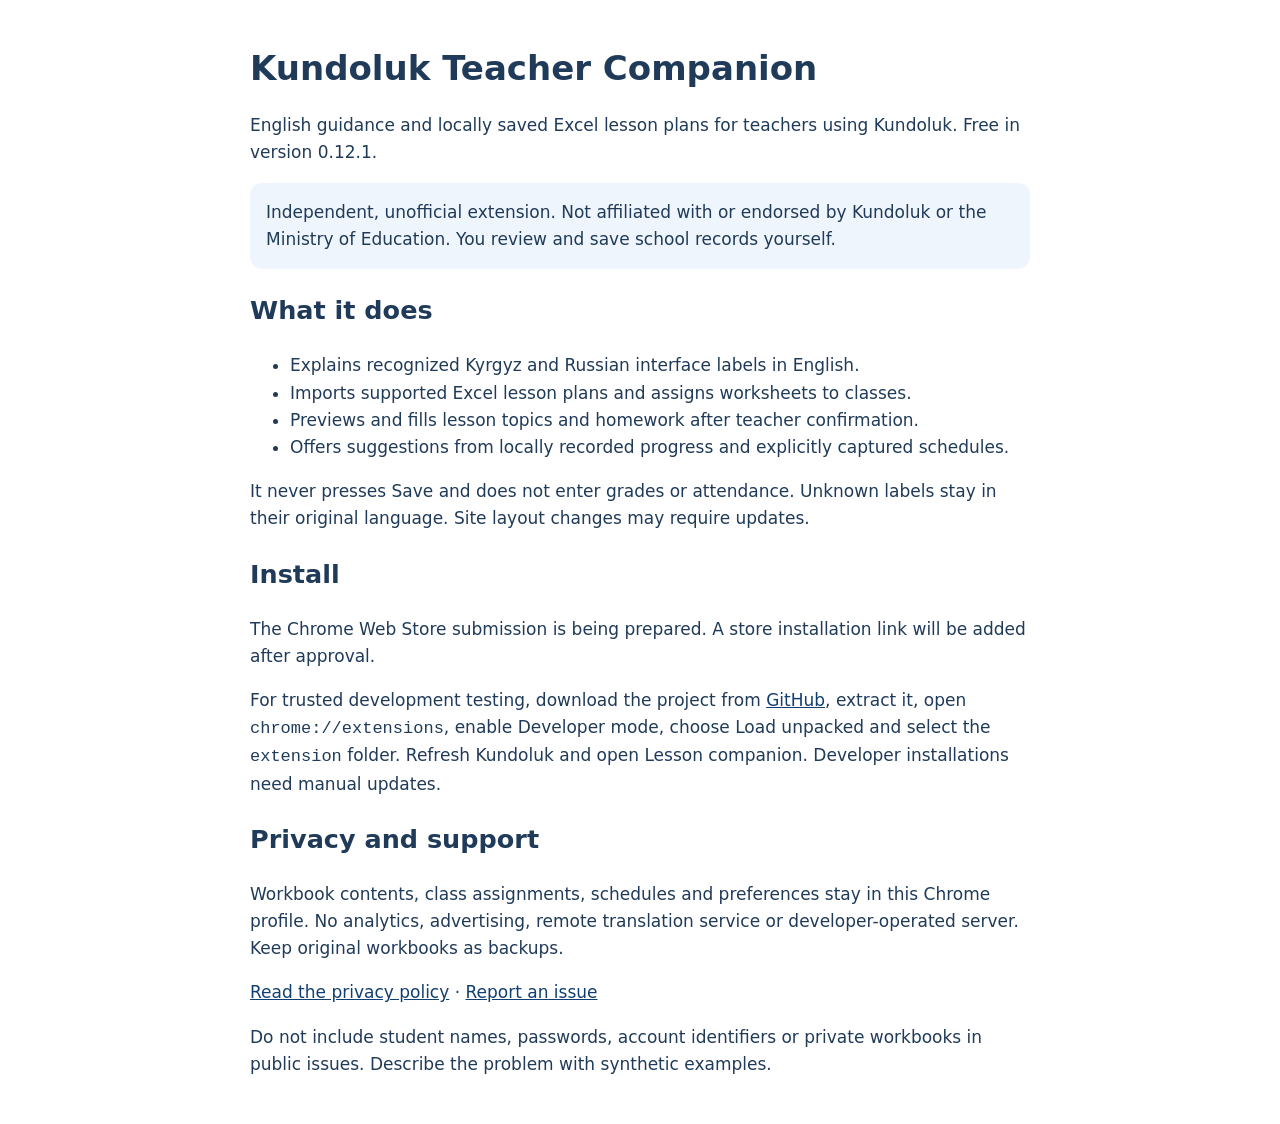
==== docs/index.html @ 4f836958 "Publish free teacher companion source, synthetic checks and privacy documentation" ====
<!doctype html><html lang="en"><meta charset="utf-8"><meta name="viewport" content="width=device-width,initial-scale=1"><title>Kundoluk Teacher Companion</title>
<style>body{font:17px/1.6 system-ui;max-width:780px;margin:48px auto;padding:0 24px;color:#203b59}h1{line-height:1.2}a{color:#123f71}.note{background:#eff5fc;padding:16px;border-radius:12px}</style>
<h1>Kundoluk Teacher Companion</h1><p>English guidance and locally saved Excel lesson plans for teachers using Kundoluk. Free in version 0.12.1.</p>
<p class="note">Independent, unofficial extension. Not affiliated with or endorsed by Kundoluk or the Ministry of Education. You review and save school records yourself.</p>
<h2>What it does</h2><ul><li>Explains recognized Kyrgyz and Russian interface labels in English.</li><li>Imports supported Excel lesson plans and assigns worksheets to classes.</li><li>Previews and fills lesson topics and homework after teacher confirmation.</li><li>Offers suggestions from locally recorded progress and explicitly captured schedules.</li></ul>
<p>It never presses Save and does not enter grades or attendance. Unknown labels stay in their original language. Site layout changes may require updates.</p>
<h2>Install</h2><p>The Chrome Web Store submission is being prepared. A store installation link will be added after approval.</p>
<p>For trusted development testing, download the project from <a href="https://github.com/bryantfriend/kundoluk">GitHub</a>, extract it, open <code>chrome://extensions</code>, enable Developer mode, choose Load unpacked and select the <code>extension</code> folder. Refresh Kundoluk and open Lesson companion. Developer installations need manual updates.</p>
<h2>Privacy and support</h2><p>Workbook contents, class assignments, schedules and preferences stay in this Chrome profile. No analytics, advertising, remote translation service or developer-operated server. Keep original workbooks as backups.</p>
<p><a href="privacy-policy.html">Read the privacy policy</a> · <a href="https://github.com/bryantfriend/kundoluk/issues">Report an issue</a></p>
<p>Do not include student names, passwords, account identifiers or private workbooks in public issues. Describe the problem with synthetic examples.</p></html>
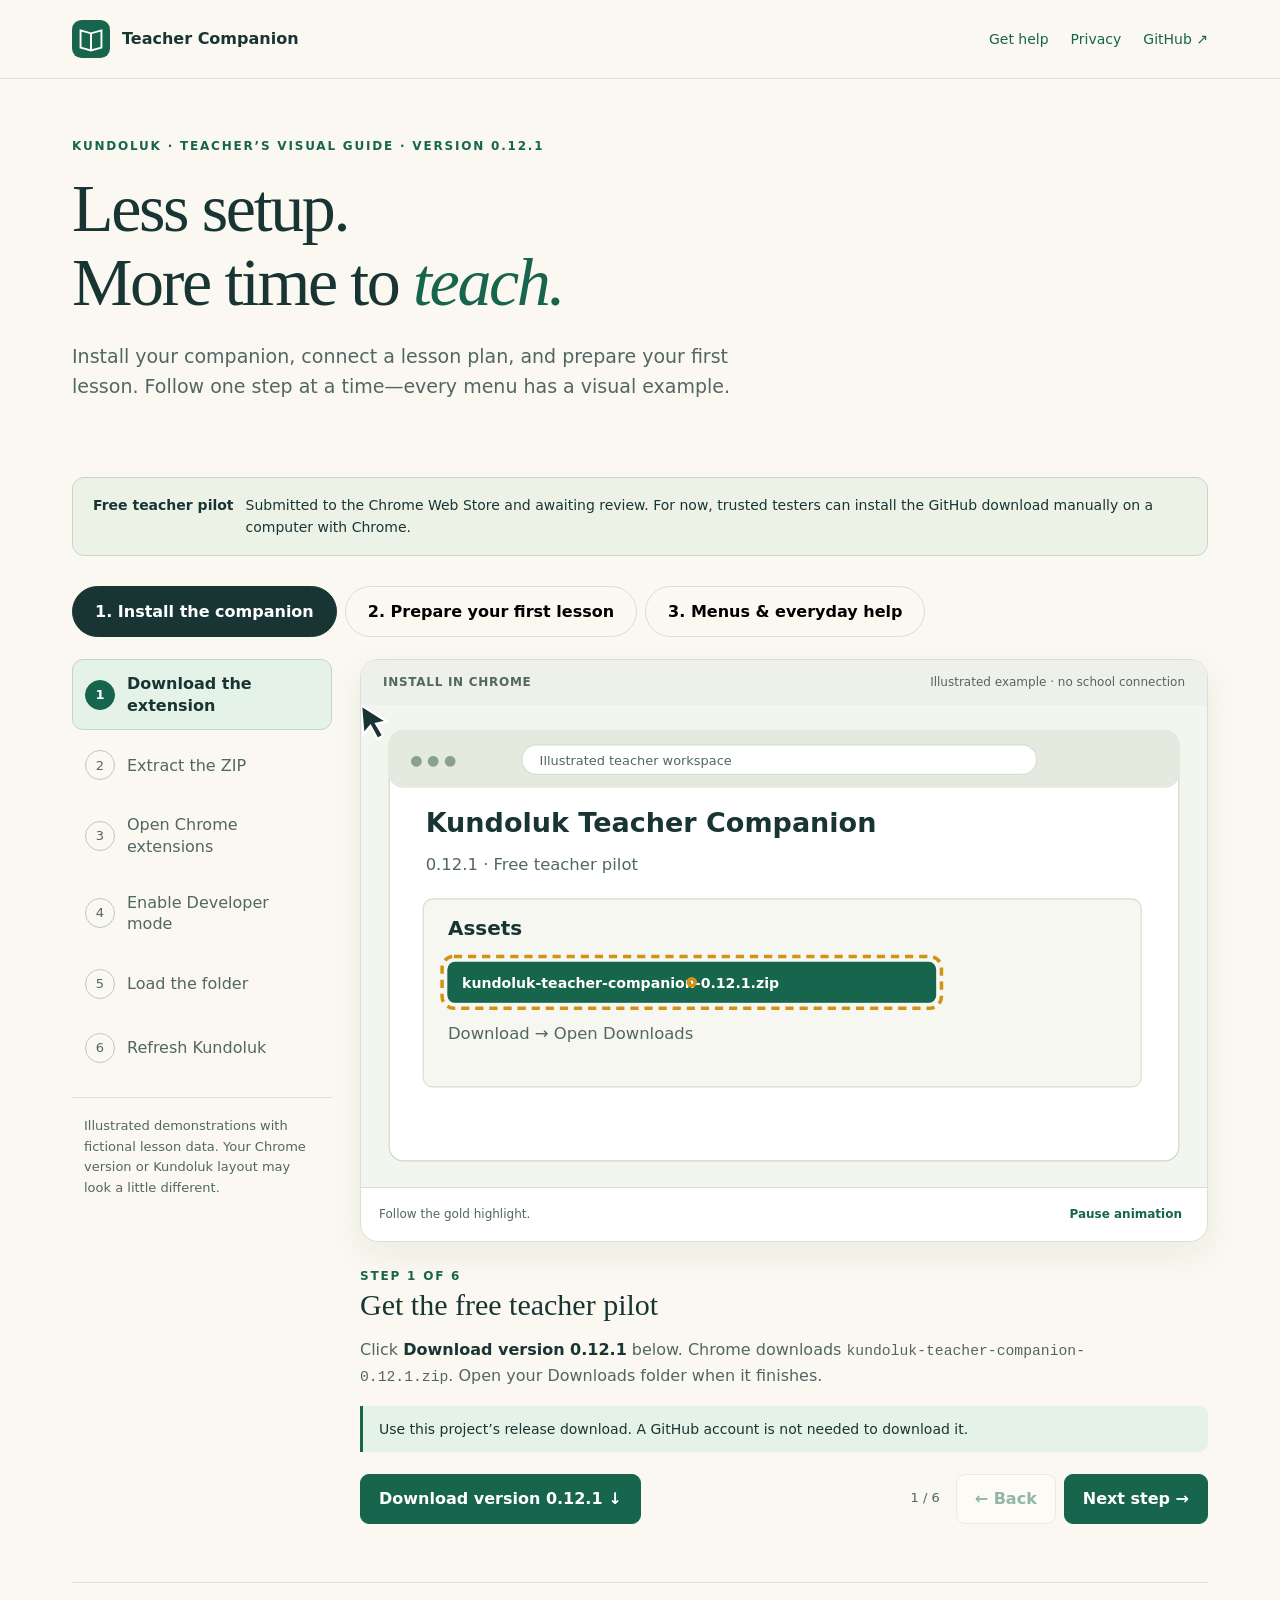
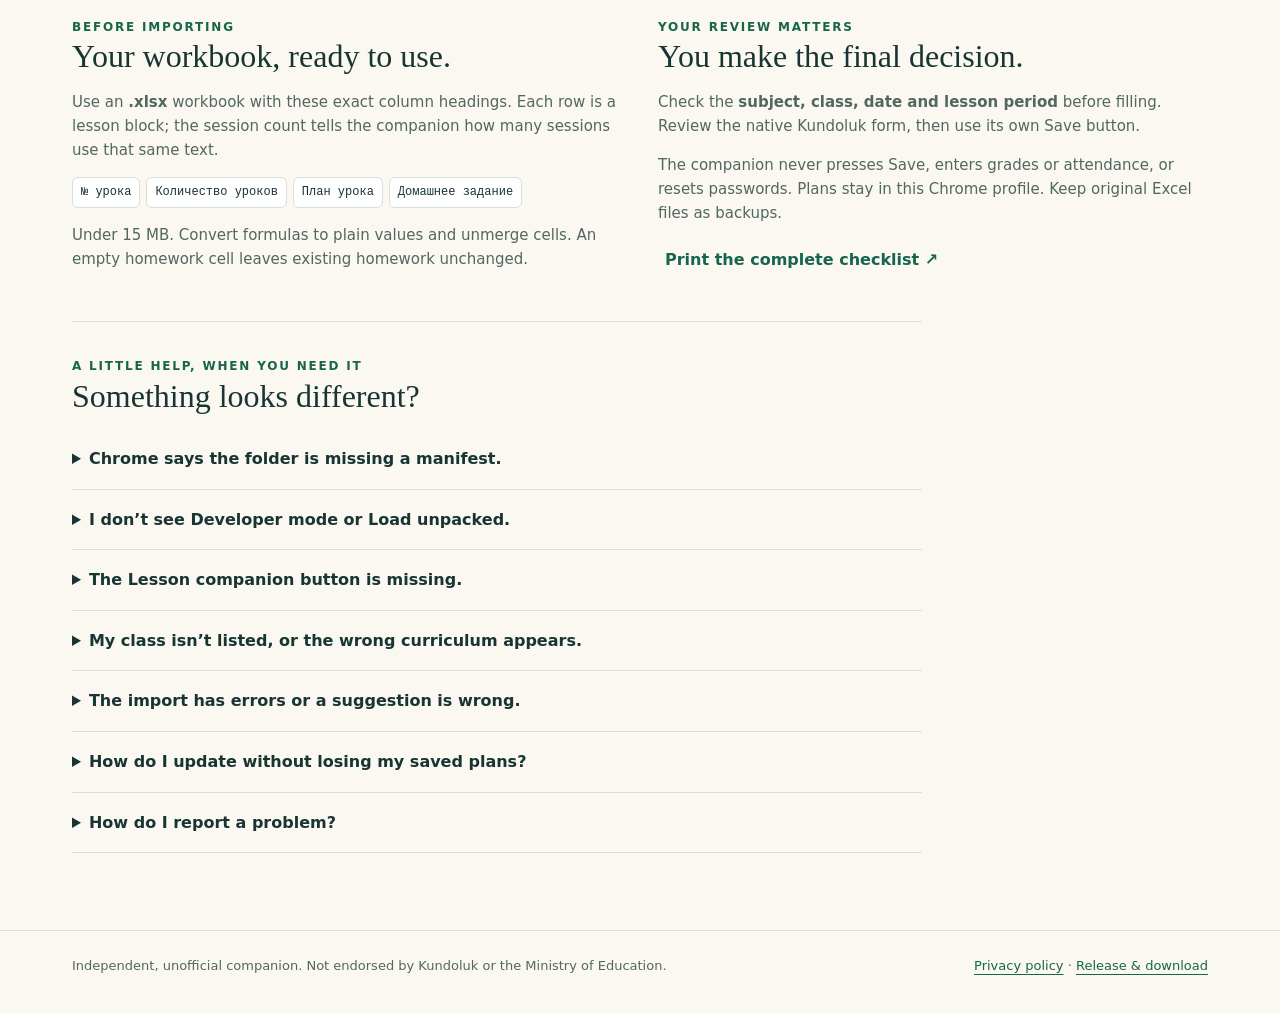
==== commit 5857f767: "Add animated SVG teacher installation and lesson guide" ====
--- a/docs/index.html
+++ b/docs/index.html
@@ -1,12 +1,21 @@
-<!doctype html><html lang="en"><meta charset="utf-8"><meta name="viewport" content="width=device-width,initial-scale=1"><title>Kundoluk Teacher Companion</title>
-<style>body{font:17px/1.6 system-ui;max-width:780px;margin:48px auto;padding:0 24px;color:#203b59}h1{line-height:1.2}a{color:#123f71}.note{background:#eff5fc;padding:16px;border-radius:12px}</style>
-<h1>Kundoluk Teacher Companion</h1><p>English guidance and locally saved Excel lesson plans for teachers using Kundoluk. Free in version 0.12.1.</p>
-<p class="note">Independent, unofficial extension. Not affiliated with or endorsed by Kundoluk or the Ministry of Education. You review and save school records yourself.</p>
-<h2>What it does</h2><ul><li>Explains recognized Kyrgyz and Russian interface labels in English.</li><li>Imports supported Excel lesson plans and assigns worksheets to classes.</li><li>Previews and fills lesson topics and homework after teacher confirmation.</li><li>Offers suggestions from locally recorded progress and explicitly captured schedules.</li></ul>
-<p>It never presses Save and does not enter grades or attendance. Unknown labels stay in their original language. Site layout changes may require updates.</p>
-<h2>Install</h2><p>The Chrome Web Store submission is being prepared. A store installation link will be added after approval.</p>
-<p>For trusted development testing, download the project from <a href="https://github.com/bryantfriend/kundoluk">GitHub</a>, extract it, open <code>chrome://extensions</code>, enable Developer mode, choose Load unpacked and select the <code>extension</code> folder. Refresh Kundoluk and open Lesson companion. Developer installations need manual updates.</p>
-<h2>Privacy and support</h2><p>Workbook contents, class assignments, schedules and preferences stay in this Chrome profile. No analytics, advertising, remote translation service or developer-operated server. Keep original workbooks as backups.</p>
-<p><a href="privacy-policy.html">Read the privacy policy</a> · <a href="https://github.com/bryantfriend/kundoluk/issues">Report an issue</a></p>
-<p>Do not include student names, passwords, account identifiers or private workbooks in public issues. Describe the problem with synthetic examples.</p></html>
-
+<!doctype html>
+<html lang="en"><head><meta charset="utf-8"><meta name="viewport" content="width=device-width,initial-scale=1"><title>Teacher’s guide · Kundoluk Teacher Companion</title><meta name="description" content="An animated visual guide to installing Kundoluk Teacher Companion and preparing your first lesson."><link rel="stylesheet" href="guide.css"></head>
+<body><a class="skip" href="#guide">Skip to instructions</a>
+<header><div class="wrap top"><a class="brand" href="./"><svg viewBox="0 0 40 40" aria-hidden="true"><rect width="40" height="40" rx="10" fill="#17654d"/><path d="M9 11l11 3 11-3v18l-11 3-11-3zM20 14v18" stroke="white" stroke-width="2" fill="none"/></svg>Teacher Companion</a><nav aria-label="Main navigation"><a href="#help">Get help</a><a href="privacy-policy.html">Privacy</a><a href="https://github.com/bryantfriend/kundoluk">GitHub ↗</a></nav></div></header>
+<main class="wrap"><section class="hero"><div class="eyebrow">Kundoluk · Teacher’s visual guide · Version 0.12.1</div><h1>Less setup.<br>More time to <em>teach.</em></h1><p class="intro">Install your companion, connect a lesson plan, and prepare your first lesson. Follow one step at a time—every menu has a visual example.</p></section>
+<div class="status"><b>Free teacher pilot</b><span>Submitted to the Chrome Web Store and awaiting review. For now, trusted testers can install the GitHub download manually on a computer with Chrome.</span></div>
+<section id="guide" aria-label="Interactive teacher guide"><div class="tabs" aria-label="Choose a guide"><button data-guide="install" aria-pressed="true">1. Install the companion</button><button data-guide="lesson" aria-pressed="false">2. Prepare your first lesson</button><button data-guide="extras" aria-pressed="false">3. Menus & everyday help</button></div>
+<div class="guide"><aside><ol id="steps" class="steps" aria-label="Guide steps"></ol><p class="side-note">Illustrated demonstrations with fictional lesson data. Your Chrome version or Kundoluk layout may look a little different.</p></aside><div><div class="demo" id="demo"><div class="demo-head"><span id="scene-label">Install in Chrome</span><span>Illustrated example · no school connection</span></div><svg id="scene" viewBox="0 0 720 410" role="img" aria-labelledby="scene-title scene-desc"></svg><div class="stage-footer"><span>Follow the gold highlight.</span><button class="text-button" id="motion" aria-pressed="false">Pause animation</button></div></div>
+<article class="instruction" aria-live="polite" aria-atomic="true"><div class="eyebrow" id="step-label"></div><h2 id="step-title"></h2><div id="step-copy"></div><div class="callout" id="tip"></div></article>
+<div class="actions"><a class="button" id="download" href="https://github.com/bryantfriend/kundoluk/releases/download/v0.12.1/kundoluk-teacher-companion-0.12.1.zip">Download version 0.12.1 ↓</a><button class="button secondary" id="copy-address" hidden>Copy Chrome address</button><div class="pager"><span class="counter" id="counter"></span><button class="button secondary" id="back">← Back</button><button class="button" id="next">Next step →</button></div></div><p id="copy-status" role="status"></p></div></div></section>
+<section class="resources"><div class="resource-grid"><div><div class="eyebrow">Before importing</div><h2>Your workbook, ready to use.</h2><p>Use an <strong>.xlsx</strong> workbook with these exact column headings. Each row is a lesson block; the session count tells the companion how many sessions use that same text.</p><div class="headers"><code>№ урока</code><code>Количество уроков</code><code>План урока</code><code>Домашнее задание</code></div><p>Under 15 MB. Convert formulas to plain values and unmerge cells. An empty homework cell leaves existing homework unchanged.</p></div><div><div class="eyebrow">Your review matters</div><h2>You make the final decision.</h2><p>Check the <strong>subject, class, date and lesson period</strong> before filling. Review the native Kundoluk form, then use its own Save button.</p><p>The companion never presses Save, enters grades or attendance, or resets passwords. Plans stay in this Chrome profile. Keep original Excel files as backups.</p><button class="text-button" id="print">Print the complete checklist ↗</button></div></div></section>
+<section class="resources faq" id="help"><div class="eyebrow">A little help, when you need it</div><h2>Something looks different?</h2>
+<details><summary>Chrome says the folder is missing a manifest.</summary><p>Extract the ZIP first—you cannot load the ZIP itself. For the <strong>release ZIP linked above</strong>, select the extracted folder that directly contains <code>manifest.json</code>. If you used GitHub’s <strong>Code → Download ZIP</strong> instead, choose the <code>extension</code> folder inside the extracted project.</p></details>
+<details><summary>I don’t see Developer mode or Load unpacked.</summary><p>Use desktop Chrome and enter <code>chrome://extensions</code> in its address bar. This guide does not install an extension in mobile Chrome. A school administrator may disable Developer mode or extension installation on managed computers; ask them about approved installation.</p></details>
+<details><summary>The Lesson companion button is missing.</summary><p>Open your authorized teacher account at <code>https://kundoluk.edu.gov.kg/mon</code>. Refresh after installation or an update. Check that the extension is enabled in <code>chrome://extensions</code>. Other Kundoluk routes may not be supported.</p></details>
+<details><summary>My class isn’t listed, or the wrong curriculum appears.</summary><p>Open <strong>Manage classes → My classes and lesson plans</strong>. Check the school year. Use <strong>Add classes from this screen</strong> on the visible timetable, scan other weeks as needed, or enter exact subject/class names manually. Check the assigned workbook and worksheet. An upload initially assigns the first worksheet.</p></details>
+<details><summary>The import has errors or a suggestion is wrong.</summary><p>Review the import notes. Use the supported headers, text cells and whole session counts. Choose the correct lesson and session manually if a suggestion is wrong. Captured schedules must include the complete intended date list; duplicate or missing dates require review. A suggestion does not prove a lesson was taught or saved.</p></details>
+<details><summary>How do I update without losing my saved plans?</summary><p>Keep the installed folder in a permanent location. Extract the newer release, replace the files <strong>inside that same installed folder</strong>, click <strong>Reload</strong> on the extension’s Chrome card, then refresh Kundoluk. Avoid removing the extension or clearing its storage; those remove saved plans. Keep original workbooks as backups.</p></details>
+<details><summary>How do I report a problem?</summary><p><a href="https://github.com/bryantfriend/kundoluk/issues">Open a GitHub issue</a> with your version and a fictional example. Never post student names, passwords, account identifiers or private workbooks. Blur private details in screenshots.</p></details></section>
+<section class="print-guide" id="print-guide" aria-label="Complete printable instructions"></section><noscript><p>This interactive guide needs JavaScript. Follow the <a href="https://github.com/bryantfriend/kundoluk#install-for-trusted-development-testing">written GitHub instructions</a> instead.</p></noscript></main>
+<footer><div class="wrap"><span>Independent, unofficial companion. Not endorsed by Kundoluk or the Ministry of Education.</span><span><a href="privacy-policy.html">Privacy policy</a> · <a href="https://github.com/bryantfriend/kundoluk/releases/tag/v0.12.1">Release & download</a></span></div></footer><script src="guide.js"></script></body></html>
--- a/docs/guide.css
+++ b/docs/guide.css
@@ -0,0 +1,6 @@
+:root{--ink:#183534;--muted:#526763;--green:#17654d;--mint:#e5f2e8;--cream:#faf8f0;--line:#d8dfd4}*{box-sizing:border-box}html{scroll-behavior:smooth}body{margin:0;background:var(--cream);color:var(--ink);font:16px/1.6 system-ui,-apple-system,"Segoe UI",sans-serif}a{color:var(--green);text-underline-offset:4px}button,a{touch-action:manipulation}button{font:inherit;cursor:pointer}button:disabled{opacity:.45;cursor:default}:focus-visible{outline:3px solid #ba8200;outline-offset:4px}[hidden]{display:none!important}.wrap{max-width:1200px;padding:0 32px;margin:auto}.skip{position:absolute;left:16px;top:-70px;background:white;padding:10px;z-index:10}.skip:focus{top:12px}header{border-bottom:1px solid var(--line)}.top{display:flex;align-items:center;justify-content:space-between;gap:24px;padding-top:20px;padding-bottom:20px}.brand{display:flex;align-items:center;gap:12px;font-weight:750;text-decoration:none;color:var(--ink)}.brand svg{width:38px;height:38px}.top nav{display:flex;gap:22px;font-size:14px}.top nav a{text-decoration:none}.hero{padding:58px 0 34px;max-width:870px}.eyebrow{font-size:12px;text-transform:uppercase;letter-spacing:.15em;font-weight:750;color:var(--green)}h1{font:normal clamp(38px,5.8vw,68px)/1.08 Georgia,serif;letter-spacing:-.035em;margin:16px 0 22px}h1 em{color:var(--green)}.intro{font-size:19px;max-width:660px;color:var(--muted)}.status{display:flex;align-items:flex-start;gap:12px;padding:16px 20px;border:1px solid #c8d6c9;border-radius:12px;background:#edf2e7;font-size:14px;margin:22px 0 30px}.status b{white-space:nowrap}.tabs{display:flex;gap:8px;flex-wrap:wrap;margin:0 0 22px}.tabs button{padding:12px 22px;border:1px solid var(--line);border-radius:30px;background:transparent;font-weight:650}.tabs button[aria-pressed=true]{background:var(--ink);color:white;border-color:var(--ink)}.guide{display:grid;grid-template-columns:260px minmax(0,1fr);gap:28px;padding-bottom:45px}.steps{list-style:none;padding:0;margin:0}.steps li{margin-bottom:6px}.steps button{width:100%;text-align:left;display:flex;align-items:center;gap:12px;padding:13px 12px;border:1px solid transparent;border-radius:11px;background:transparent;line-height:1.35;color:var(--muted)}.steps button[aria-current=step]{background:var(--mint);border-color:#c0d7c8;color:var(--ink);font-weight:700}.number{border:1px solid #bdc9bb;border-radius:50%;min-width:30px;height:30px;display:grid;place-items:center;font-size:13px}.steps button[aria-current=step] .number{background:var(--green);border-color:var(--green);color:white}.side-note{font-size:13px;color:var(--muted);padding:18px 12px;border-top:1px solid var(--line);margin-top:20px}.demo{background:#fff;border:1px solid var(--line);border-radius:18px;overflow:hidden;box-shadow:0 12px 36px #203b2410}.demo-head{padding:13px 22px;background:#eef1e9;display:flex;justify-content:space-between;align-items:center;font-size:12px;color:var(--muted);gap:15px}.demo-head span:first-child{font-weight:700;text-transform:uppercase;letter-spacing:.06em}.demo svg{display:block;width:100%;height:auto;aspect-ratio:720/410;background:#f3f5ef}.demo svg text{font-family:system-ui,"Segoe UI",sans-serif}.stage-footer{border-top:1px solid var(--line);padding:10px 18px;display:flex;justify-content:space-between;align-items:center;gap:12px;font-size:12px;color:var(--muted)}.text-button{border:0;background:none;padding:7px;color:var(--green);font-weight:650}.instruction{padding:25px 0 0}h2{font:normal 30px/1.2 Georgia,serif;margin:0 0 14px}.instruction p{margin:10px 0;color:var(--muted);max-width:730px}.instruction strong{color:var(--ink)}.callout{border-left:3px solid var(--green);background:var(--mint);padding:12px 16px;border-radius:0 9px 9px 0;margin-top:16px;font-size:14px}.actions{display:flex;align-items:center;flex-wrap:wrap;gap:10px;margin-top:22px}.button{display:inline-block;text-decoration:none;border:1px solid var(--green);background:var(--green);color:white;padding:11px 18px;border-radius:9px;font-weight:650}.button.secondary{background:white;color:var(--green);border-color:var(--line)}.pager{display:flex;gap:8px;margin-left:auto}.counter{font-size:13px;color:var(--muted);align-self:center;margin-right:8px}#copy-status{font-size:13px;color:var(--green)}.resources{padding:35px 0;border-top:1px solid var(--line)}.resources h2{font-size:32px}.resource-grid{display:grid;grid-template-columns:1fr 1fr;gap:36px}.resource-grid p{color:var(--muted);font-size:15px}.headers{display:flex;gap:6px;flex-wrap:wrap}.headers code{font-size:12px;background:white;border:1px solid var(--line);padding:5px 8px;border-radius:6px}.faq{max-width:850px}.faq details{border-bottom:1px solid var(--line);padding:17px 0}.faq summary{font-weight:650;cursor:pointer}.faq details p{color:var(--muted);font-size:15px}code{font-family:ui-monospace,Consolas,monospace;font-size:.92em;overflow-wrap:anywhere}footer{border-top:1px solid var(--line);margin-top:42px;padding:25px 0 38px;color:var(--muted);font-size:13px}footer .wrap{display:flex;justify-content:space-between;gap:24px}.halo{fill:none;stroke:#d29314;stroke-width:3;stroke-dasharray:7 5;animation:halo 2s ease-in-out infinite}.pointer{animation:pointer 3.4s ease-in-out infinite;transform-origin:0 0}.click-ring{fill:none;stroke:#d29314;stroke-width:3;animation:ring 3.4s ease-out infinite}.paused .halo,.paused .pointer,.paused .click-ring{animation:none}.paused .pointer{transform:translate(var(--tx),var(--ty))}.paused .click-ring{opacity:0}.print-guide{display:none}@keyframes halo{50%{stroke-opacity:.35}}@keyframes pointer{0%,15%{transform:translate(calc(var(--tx) + 90px),calc(var(--ty) + 45px));opacity:0}35%,78%{transform:translate(var(--tx),var(--ty));opacity:1}100%{transform:translate(var(--tx),var(--ty));opacity:0}}@keyframes ring{0%,45%{opacity:0;r:3}50%{opacity:1;r:3}78%,100%{opacity:0;r:22}}
+@media(prefers-reduced-motion:reduce){html{scroll-behavior:auto}.halo,.pointer,.click-ring{animation:none}.pointer{transform:translate(var(--tx),var(--ty))}.click-ring{opacity:0}}
+@media(max-width:820px){.wrap{padding:0 20px}.guide{grid-template-columns:1fr;gap:16px}.steps{display:flex;overflow:auto;gap:5px;padding-bottom:8px}.steps li{flex:0 0 auto}.steps button{width:auto;max-width:180px;padding:10px}.side-note{display:none}.hero{padding:35px 0 20px}.top nav{gap:14px}.top .brand{font-size:14px}.demo-head{padding:12px}.resource-grid{grid-template-columns:1fr;gap:18px}.intro{font-size:17px}.instruction h2{font-size:27px}.pager{margin-left:0}.actions{align-items:flex-start}.status{flex-direction:column;gap:3px}footer .wrap{flex-direction:column}.demo-head span:last-child{display:none}}
+.guide>*{min-width:0}
+@media(max-width:550px){.top{flex-direction:column;align-items:flex-start;gap:13px}.top nav{font-size:13px}.top .brand{font-size:16px}}
+@media print{header,.tabs,.guide,.status,.faq,.actions,footer{display:none}.hero{padding:0}h1{font-size:32px}.print-guide{display:block}.print-guide li{break-inside:avoid;margin:18px 0}.print-guide h3{margin-bottom:5px}.wrap{max-width:none;padding:0}.resources{break-inside:avoid}}
